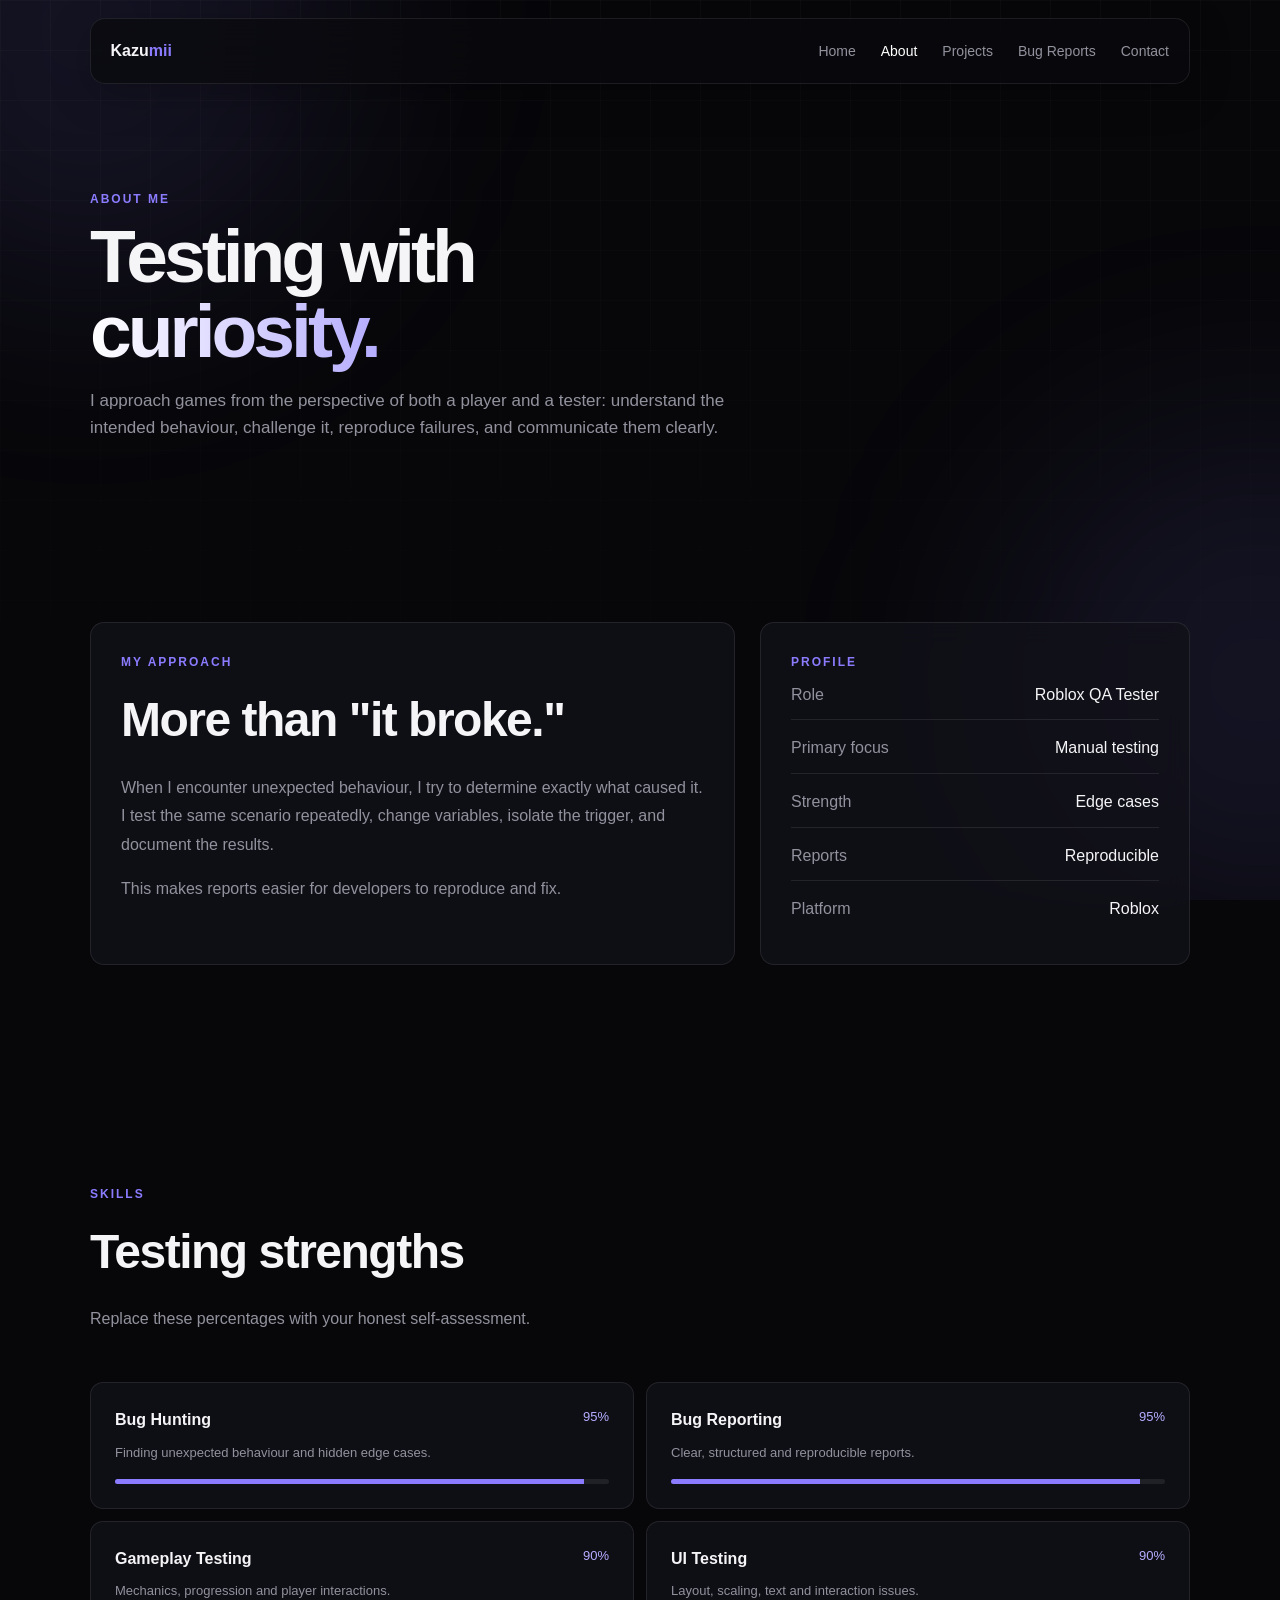
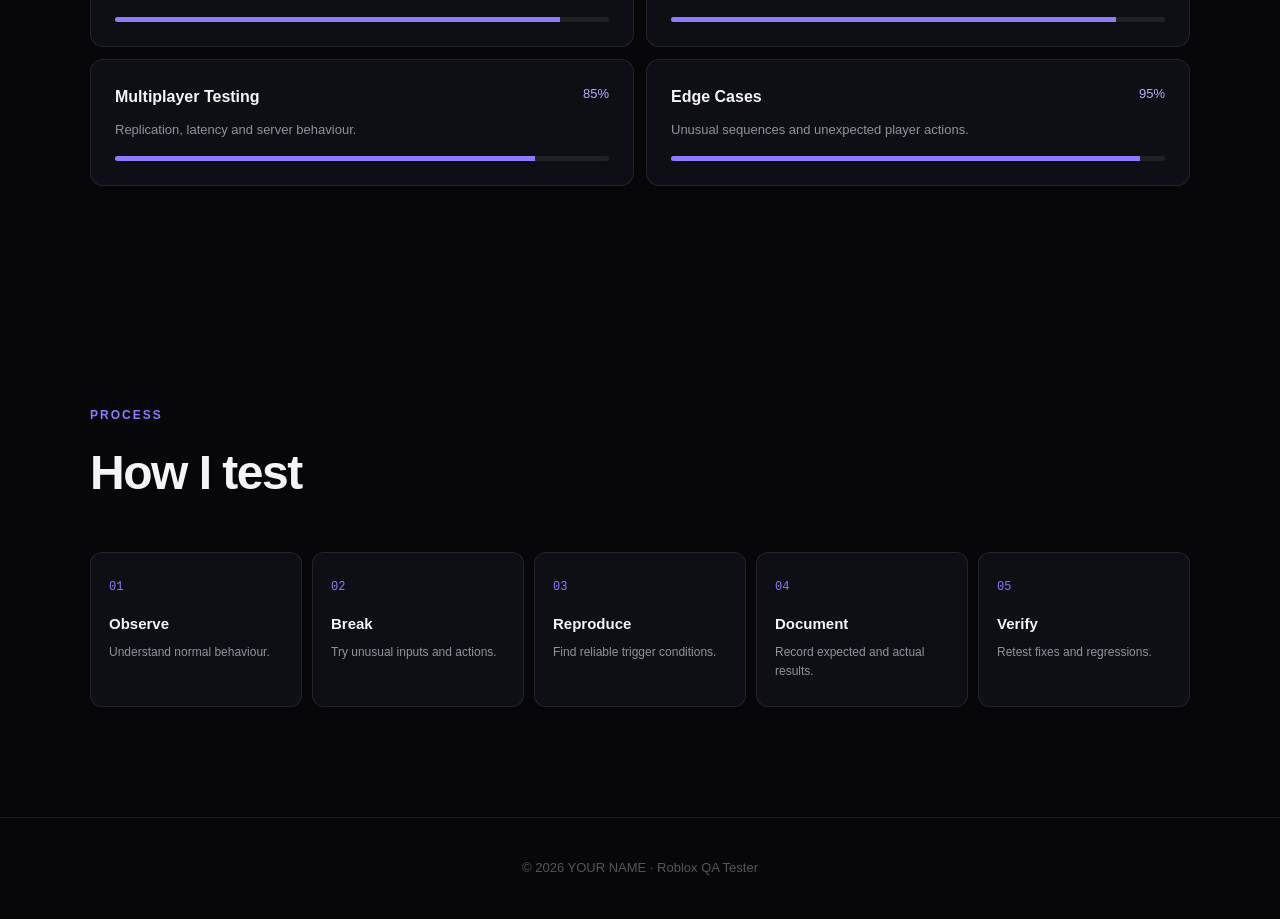
==== about.html @ 4c9b0095 "Add files via upload" ====
<!DOCTYPE html>
<html lang="en"><head><meta charset="UTF-8"><meta name="viewport" content="width=device-width,initial-scale=1.0"><title>About — Your Name</title><link rel="stylesheet" href="style.css"></head>
<body>
<div class="background"><div class="grid"></div><div class="glow one"></div><div class="glow two"></div></div>

<nav class="navbar">
 <div class="nav-inner">
  <a class="logo" href="index.html">Kazu<span>mii</span></a>
  <button class="mobile-menu" aria-label="Open menu">☰</button>
  <ul class="nav-links">
   <li><a class="" href="index.html">Home</a></li>
   <li><a class="active" href="about.html">About</a></li>
   <li><a class="" href="projects.html">Projects</a></li>
   <li><a class="" href="bugs.html">Bug Reports</a></li>
   <li><a class="" href="contact.html">Contact</a></li>
  </ul>
 </div>
</nav>

<section class="page-hero"><div class="container reveal"><div class="section-label">ABOUT ME</div><h1>Testing with<br><span class="gradient">curiosity.</span></h1><p>I approach games from the perspective of both a player and a tester: understand the intended behaviour, challenge it, reproduce failures, and communicate them clearly.</p></div></section>

<section><div class="container"><div class="about-grid">
<div class="card reveal"><div class="section-label">MY APPROACH</div><h2 class="section-title">More than "it broke."</h2><p class="about-text">When I encounter unexpected behaviour, I try to determine exactly what caused it. I test the same scenario repeatedly, change variables, isolate the trigger, and document the results.</p><p class="about-text">This makes reports easier for developers to reproduce and fix.</p></div>
<div class="card reveal"><div class="section-label">PROFILE</div><ul class="info-list"><li><span>Role</span><span>Roblox QA Tester</span></li><li><span>Primary focus</span><span>Manual testing</span></li><li><span>Strength</span><span>Edge cases</span></li><li><span>Reports</span><span>Reproducible</span></li><li><span>Platform</span><span>Roblox</span></li></ul></div>
</div></div></section>

<section id="skills"><div class="container"><div class="reveal"><div class="section-label">SKILLS</div><h2 class="section-title">Testing strengths</h2><p class="section-description">Replace these percentages with your honest self-assessment.</p></div><br><br>
<div class="skills-grid">
<div class="skill-card reveal"><div class="skill-top"><span class="skill-name">Bug Hunting</span><span class="skill-percent">95%</span></div><p class="skill-description">Finding unexpected behaviour and hidden edge cases.</p><div class="progress"><div class="progress-bar" data-width="95%"></div></div></div>
<div class="skill-card reveal"><div class="skill-top"><span class="skill-name">Bug Reporting</span><span class="skill-percent">95%</span></div><p class="skill-description">Clear, structured and reproducible reports.</p><div class="progress"><div class="progress-bar" data-width="95%"></div></div></div>
<div class="skill-card reveal"><div class="skill-top"><span class="skill-name">Gameplay Testing</span><span class="skill-percent">90%</span></div><p class="skill-description">Mechanics, progression and player interactions.</p><div class="progress"><div class="progress-bar" data-width="90%"></div></div></div>
<div class="skill-card reveal"><div class="skill-top"><span class="skill-name">UI Testing</span><span class="skill-percent">90%</span></div><p class="skill-description">Layout, scaling, text and interaction issues.</p><div class="progress"><div class="progress-bar" data-width="90%"></div></div></div>
<div class="skill-card reveal"><div class="skill-top"><span class="skill-name">Multiplayer Testing</span><span class="skill-percent">85%</span></div><p class="skill-description">Replication, latency and server behaviour.</p><div class="progress"><div class="progress-bar" data-width="85%"></div></div></div>
<div class="skill-card reveal"><div class="skill-top"><span class="skill-name">Edge Cases</span><span class="skill-percent">95%</span></div><p class="skill-description">Unusual sequences and unexpected player actions.</p><div class="progress"><div class="progress-bar" data-width="95%"></div></div></div>
</div></div></section>

<section><div class="container"><div class="reveal"><div class="section-label">PROCESS</div><h2 class="section-title">How I test</h2></div><div class="process">
<div class="process-step reveal"><div class="step-number">01</div><h3>Observe</h3><p>Understand normal behaviour.</p></div>
<div class="process-step reveal"><div class="step-number">02</div><h3>Break</h3><p>Try unusual inputs and actions.</p></div>
<div class="process-step reveal"><div class="step-number">03</div><h3>Reproduce</h3><p>Find reliable trigger conditions.</p></div>
<div class="process-step reveal"><div class="step-number">04</div><h3>Document</h3><p>Record expected and actual results.</p></div>
<div class="process-step reveal"><div class="step-number">05</div><h3>Verify</h3><p>Retest fixes and regressions.</p></div>
</div></div></section>

<footer><div class="container">© 2026 YOUR NAME · Roblox QA Tester</div></footer>
<script src="script.js"></script>
</body></html>
---- style.css ----
:root{
    --bg:#07070a; --panel:rgba(18,18,25,.76); --panel2:#111117;
    --text:#f5f5f7; --muted:#92929e; --accent:#8b7cff; --accent2:#b5adff;
    --border:rgba(255,255,255,.085); --green:#55d98b; --yellow:#f1c75b; --red:#ff6666;
}
*{box-sizing:border-box;margin:0;padding:0}
html{scroll-behavior:smooth}
body{font-family:Inter,Arial,Helvetica,sans-serif;background:var(--bg);color:var(--text);line-height:1.6;overflow-x:hidden}
a{text-decoration:none;color:inherit}
button{font:inherit}
.container{width:min(1100px,calc(100% - 30px));margin:auto}
section{padding:110px 0}
.background{position:fixed;inset:0;z-index:-10;pointer-events:none;overflow:hidden}
.grid{position:absolute;inset:0;background-image:linear-gradient(rgba(255,255,255,.025) 1px,transparent 1px),linear-gradient(90deg,rgba(255,255,255,.025) 1px,transparent 1px);background-size:50px 50px;mask-image:linear-gradient(to bottom,#000,transparent 92%)}
.glow{position:absolute;width:520px;height:520px;border-radius:50%;filter:blur(110px);background:rgba(139,124,255,.10)}
.glow.one{top:-230px;left:-170px}.glow.two{right:-240px;top:420px}
.navbar{position:fixed;top:18px;left:50%;transform:translateX(-50%);width:min(1100px,calc(100% - 30px));z-index:1000;background:rgba(10,10,14,.74);backdrop-filter:blur(18px);border:1px solid var(--border);border-radius:15px;box-shadow:0 10px 40px rgba(0,0,0,.25)}
.nav-inner{height:64px;display:flex;align-items:center;justify-content:space-between;padding:0 20px}
.logo{font-weight:800}.logo span{color:var(--accent)}
.nav-links{display:flex;gap:25px;list-style:none}.nav-links a{font-size:14px;color:var(--muted);transition:.2s}.nav-links a:hover,.nav-links a.active{color:#fff}
.hero{min-height:100vh;display:flex;align-items:center;padding-top:130px}
.hero-content{max-width:850px}
.availability{display:inline-flex;align-items:center;gap:8px;padding:7px 12px;border:1px solid var(--border);border-radius:50px;background:rgba(255,255,255,.025);color:#aaa;font-size:13px;margin-bottom:25px}
.status-dot{width:7px;height:7px;background:var(--green);border-radius:50%;box-shadow:0 0 12px var(--green)}
.hero h1{font-size:clamp(55px,9vw,100px);line-height:.95;letter-spacing:-5px;margin-bottom:30px}
.gradient{background:linear-gradient(90deg,#fff,var(--accent2));-webkit-background-clip:text;-webkit-text-fill-color:transparent}
.hero-description{color:var(--muted);font-size:19px;line-height:1.7;max-width:680px;margin-bottom:35px}
.hero-buttons{display:flex;gap:12px;flex-wrap:wrap}
.btn{display:inline-flex;align-items:center;justify-content:center;gap:8px;padding:13px 19px;border-radius:9px;font-size:14px;font-weight:700;border:1px solid var(--border);transition:.2s}
.btn:hover{transform:translateY(-3px);border-color:rgba(139,124,255,.45)}
.btn-primary{background:var(--accent);border-color:var(--accent);box-shadow:0 10px 30px rgba(139,124,255,.2)}
.btn-secondary{background:rgba(255,255,255,.03)}
.terminal{margin-top:70px;max-width:750px;border:1px solid var(--border);border-radius:13px;overflow:hidden;background:rgba(10,10,14,.8);box-shadow:0 30px 80px rgba(0,0,0,.3)}
.terminal-header{height:38px;display:flex;align-items:center;padding:0 14px;gap:6px;border-bottom:1px solid var(--border)}
.terminal-dot{width:9px;height:9px;border-radius:50%;background:#555}
.terminal-body{padding:22px;font-family:Consolas,monospace;color:#aaa;font-size:13px;line-height:2}
.green{color:var(--green)}.purple{color:var(--accent2)}
.section-label{color:var(--accent);font-size:12px;font-weight:800;letter-spacing:2px;margin-bottom:10px}
.section-title{font-size:clamp(32px,5vw,48px);letter-spacing:-1.5px;margin-bottom:15px}
.section-description{color:var(--muted);max-width:650px}
.card{background:var(--panel);border:1px solid var(--border);border-radius:14px;padding:30px;backdrop-filter:blur(12px);transition:.25s}.card:hover{border-color:rgba(139,124,255,.45)}
.stats{display:grid;grid-template-columns:repeat(4,1fr);gap:12px}
.stat-card{position:relative;padding:28px;border:1px solid var(--border);border-radius:13px;background:var(--panel);overflow:hidden;transition:.25s}
.stat-card:hover{transform:translateY(-5px);border-color:rgba(139,124,255,.45)}
.stat-number{font-size:35px;font-weight:800}.stat-label{color:var(--muted);font-size:13px;margin-top:5px}
.about-grid{display:grid;grid-template-columns:1.2fr .8fr;gap:25px}.about-text{color:var(--muted);line-height:1.8;font-size:16px}.about-text+.about-text{margin-top:15px}
.info-list{list-style:none;display:grid;gap:15px}.info-list li{display:flex;justify-content:space-between;gap:20px;padding-bottom:12px;border-bottom:1px solid var(--border)}.info-list li:last-child{border:0}.info-list span:first-child{color:var(--muted)}.info-list span:last-child{text-align:right}
.skills-grid{display:grid;grid-template-columns:repeat(2,1fr);gap:12px}.skill-card{padding:24px;border:1px solid var(--border);background:var(--panel);border-radius:13px;transition:.25s}.skill-card:hover{transform:translateY(-4px);border-color:rgba(139,124,255,.45)}
.skill-top{display:flex;justify-content:space-between;margin-bottom:10px}.skill-name{font-weight:700}.skill-percent{color:var(--accent2);font-size:13px}.skill-description{color:var(--muted);font-size:13px;margin-bottom:15px}.progress{height:5px;background:#202027;border-radius:10px;overflow:hidden}.progress-bar{height:100%;width:0;background:var(--accent);transition:width 1.4s ease}
.process{display:grid;grid-template-columns:repeat(5,1fr);gap:10px;margin-top:40px}.process-step{padding:25px 18px;border:1px solid var(--border);border-radius:12px;background:var(--panel)}.step-number{color:var(--accent);font-family:monospace;font-size:12px;margin-bottom:15px}.process-step h3{font-size:15px;margin-bottom:7px}.process-step p{color:var(--muted);font-size:12px;line-height:1.6}
.projects{display:grid;grid-template-columns:repeat(2,1fr);gap:18px}.project{border:1px solid var(--border);border-radius:14px;overflow:hidden;background:var(--panel);transition:.3s}.project:hover{transform:translateY(-7px);border-color:rgba(139,124,255,.45)}
.project-image{height:220px;background:linear-gradient(135deg,#15151d,#0d0d12);display:flex;align-items:center;justify-content:center;color:#555;font-size:13px;position:relative;overflow:hidden}.project-image img{width:100%;height:100%;object-fit:cover}.placeholder{letter-spacing:2px;opacity:.5}
.project-content{padding:25px}.project-title{font-size:20px;margin-bottom:7px}.project-role{color:var(--accent2);font-size:12px;font-weight:700;margin-bottom:13px}.project-description{color:var(--muted);font-size:13px;line-height:1.7;margin-bottom:18px}
.tags{display:flex;flex-wrap:wrap;gap:6px}.tag{padding:5px 9px;background:rgba(255,255,255,.035);border:1px solid var(--border);border-radius:5px;color:#aaa;font-size:11px}
.bugs{display:grid;gap:12px}.bug{display:grid;grid-template-columns:1fr auto;gap:20px;padding:25px;border:1px solid var(--border);border-radius:13px;background:var(--panel);transition:.25s}.bug:hover{border-color:rgba(139,124,255,.45);transform:translateX(4px)}
.bug-title{font-size:16px;margin-bottom:7px}.bug-description{color:var(--muted);font-size:13px;max-width:750px}.bug-meta{display:flex;gap:7px;margin-top:14px;flex-wrap:wrap}
.severity{align-self:start;padding:6px 10px;border-radius:6px;font-size:11px;font-weight:800;letter-spacing:.5px}.high{color:var(--red);background:rgba(255,102,102,.08);border:1px solid rgba(255,102,102,.2)}.medium{color:var(--yellow);background:rgba(241,199,91,.08);border:1px solid rgba(241,199,91,.2)}.low{color:var(--green);background:rgba(85,217,139,.08);border:1px solid rgba(85,217,139,.2)}
.timeline{position:relative;margin-top:40px;padding-left:25px;border-left:1px solid var(--border)}.timeline-item{position:relative;padding:0 0 45px 30px}.timeline-item:before{content:"";position:absolute;width:9px;height:9px;border-radius:50%;background:var(--accent);left:-30px;top:5px;box-shadow:0 0 0 5px var(--bg),0 0 15px rgba(139,124,255,.6)}.timeline-date{color:var(--accent2);font-size:12px;font-family:monospace;margin-bottom:7px}.timeline-item h3{margin-bottom:7px}.timeline-item p{color:var(--muted);font-size:13px;max-width:650px}
.page-hero{padding:190px 0 70px}.page-hero h1{font-size:clamp(45px,7vw,75px);letter-spacing:-4px;line-height:1;margin-bottom:18px}.page-hero p{color:var(--muted);max-width:700px;font-size:17px}
.bug-detail{display:grid;grid-template-columns:1fr 230px;gap:30px}.detail-box{padding:22px;border:1px solid var(--border);border-radius:12px;background:var(--panel);margin-bottom:15px}.detail-box h3{font-size:13px;color:var(--accent2);margin-bottom:8px;text-transform:uppercase;letter-spacing:1px}.detail-box p,.detail-box li{color:var(--muted);font-size:14px}.detail-box ul{padding-left:20px}.side-box{position:sticky;top:105px;height:max-content}.side-stat{padding:18px;border-bottom:1px solid var(--border)}.side-stat:last-child{border:0}.side-stat small{display:block;color:var(--muted);font-size:11px;text-transform:uppercase;letter-spacing:1px}.side-stat strong{display:block;margin-top:3px}
.cta{text-align:center;padding:70px 30px;border:1px solid var(--border);border-radius:18px;background:radial-gradient(circle at center,rgba(139,124,255,.12),transparent 60%),var(--panel)}.cta h2{font-size:clamp(30px,5vw,48px);letter-spacing:-1.5px;margin-bottom:12px}.cta p{color:var(--muted);max-width:550px;margin:0 auto 25px}
footer{padding:40px 0;border-top:1px solid var(--border);color:#555;font-size:13px;text-align:center}
.reveal{opacity:0;transform:translateY(25px);transition:opacity .7s ease,transform .7s ease}.reveal.visible{opacity:1;transform:translateY(0)}
.mobile-menu{display:none;background:none;border:0;color:white;font-size:22px}
@media(max-width:800px){
.nav-links{display:none}.mobile-menu{display:block}.nav-links.open{position:absolute;top:70px;left:0;right:0;display:flex;flex-direction:column;padding:18px 20px;background:rgba(10,10,14,.96);border:1px solid var(--border);border-radius:12px}
section{padding:85px 0}.hero h1{letter-spacing:-3px}.stats{grid-template-columns:repeat(2,1fr)}.about-grid,.projects,.skills-grid,.bug-detail{grid-template-columns:1fr}.process{grid-template-columns:1fr}.bug{grid-template-columns:1fr}.severity{justify-self:start}.side-box{position:static}
}
@media(max-width:500px){.stats{grid-template-columns:1fr}.hero-buttons{flex-direction:column}.btn{width:100%}}
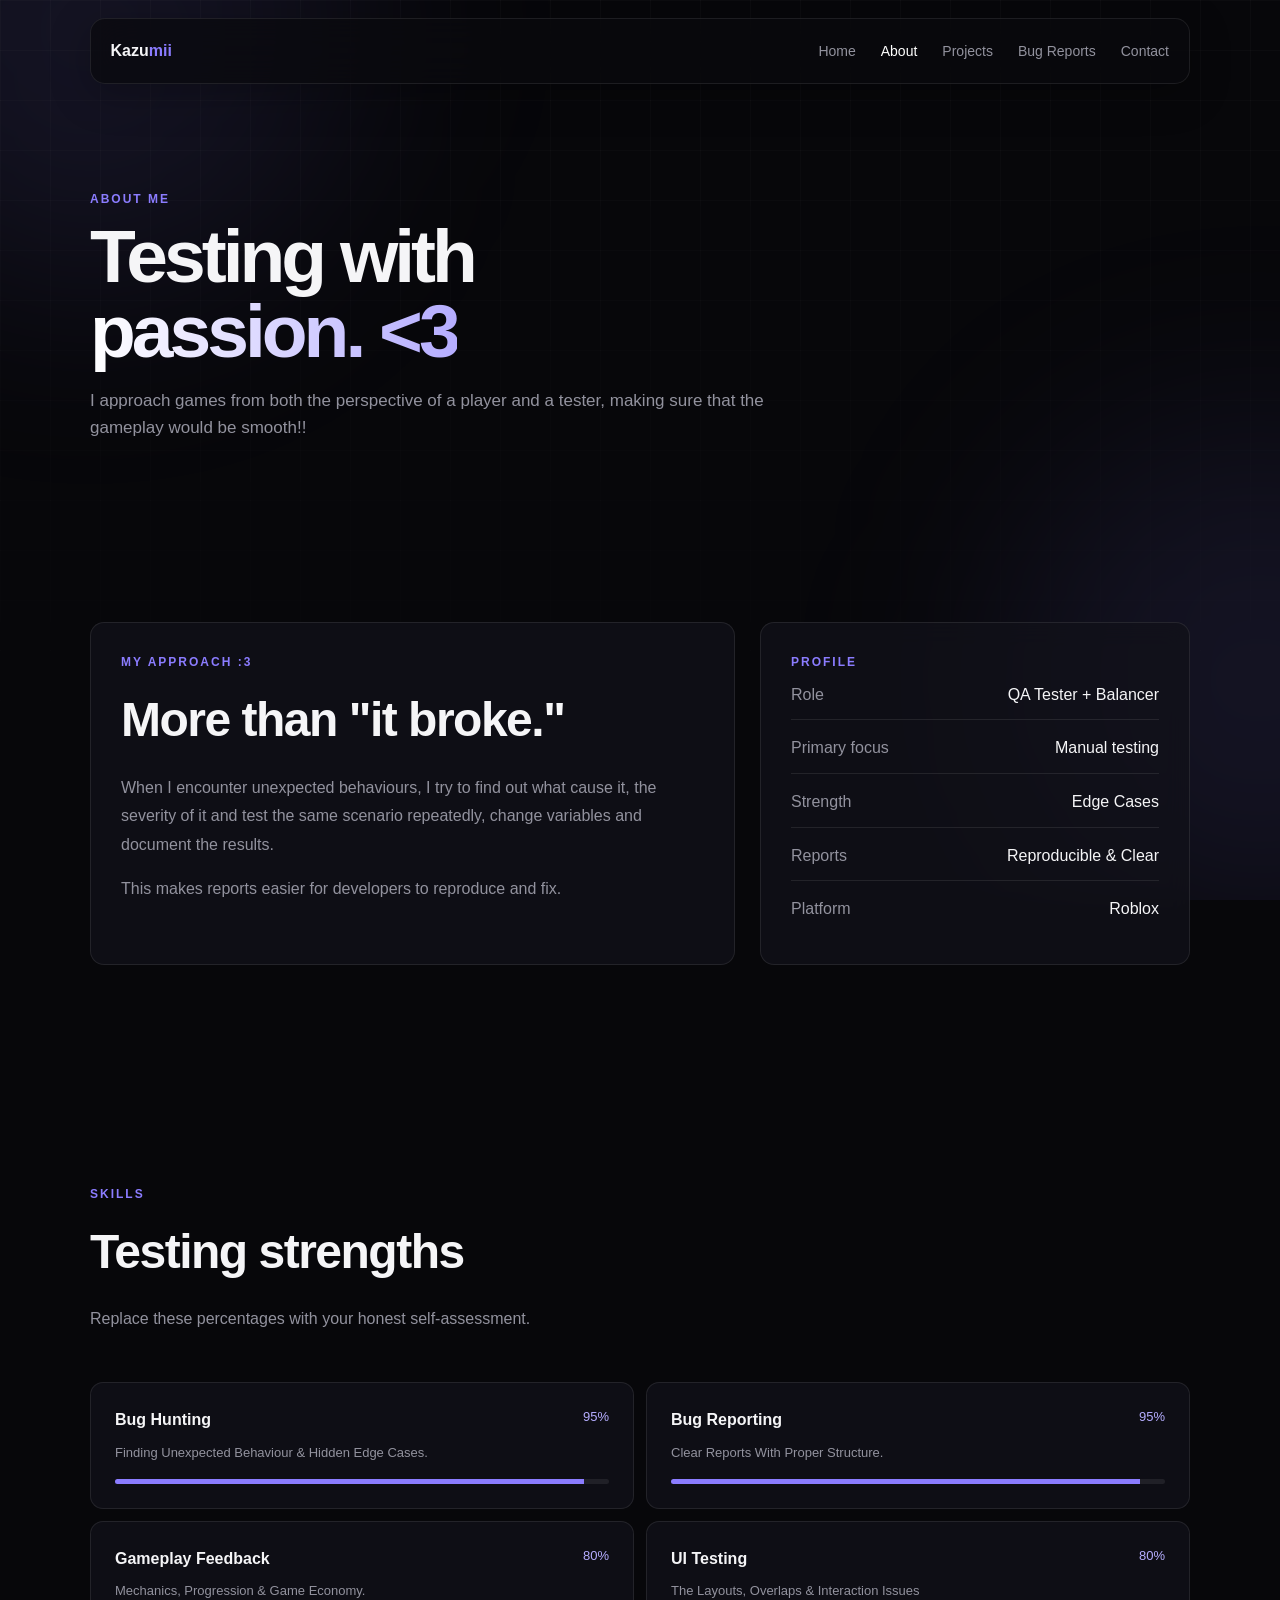
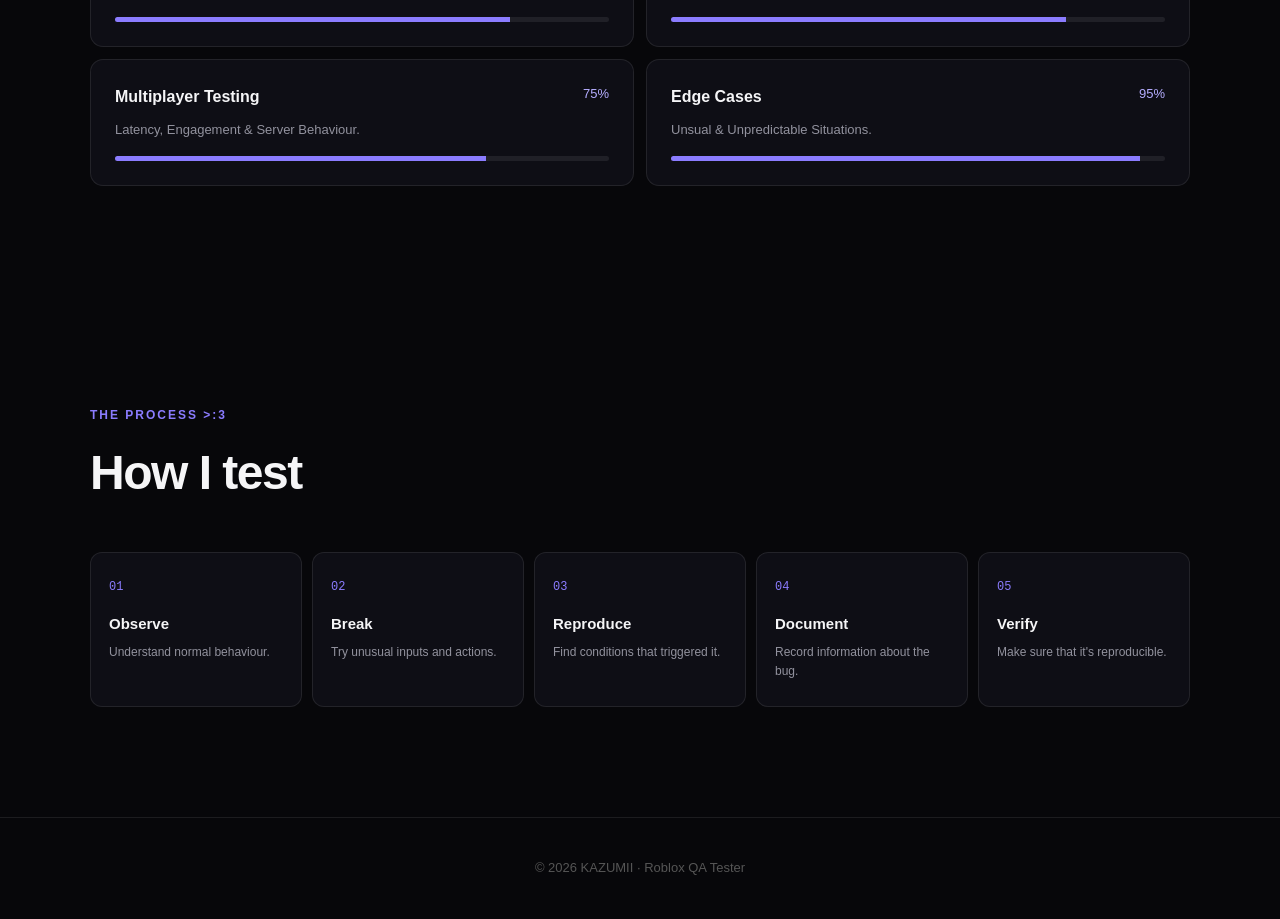
==== commit f72e10c2: "Update about.html with new personal branding" ====
--- a/about.html
+++ b/about.html
@@ -1,5 +1,5 @@
 <!DOCTYPE html>
-<html lang="en"><head><meta charset="UTF-8"><meta name="viewport" content="width=device-width,initial-scale=1.0"><title>About — Your Name</title><link rel="stylesheet" href="style.css"></head>
+<html lang="en"><head><meta charset="UTF-8"><meta name="viewport" content="width=device-width,initial-scale=1.0"><title>Kazumii</title><link rel="stylesheet" href="style.css"></head>
 <body>
 <div class="background"><div class="grid"></div><div class="glow one"></div><div class="glow two"></div></div>
 
@@ -17,31 +17,31 @@
  </div>
 </nav>
 
-<section class="page-hero"><div class="container reveal"><div class="section-label">ABOUT ME</div><h1>Testing with<br><span class="gradient">curiosity.</span></h1><p>I approach games from the perspective of both a player and a tester: understand the intended behaviour, challenge it, reproduce failures, and communicate them clearly.</p></div></section>
+<section class="page-hero"><div class="container reveal"><div class="section-label">ABOUT ME</div><h1>Testing with<br><span class="gradient">passion. <3</span></h1><p>I approach games from both the perspective of a player and a tester, making sure that the gameplay would be smooth!!</p></div></section>
 
 <section><div class="container"><div class="about-grid">
-<div class="card reveal"><div class="section-label">MY APPROACH</div><h2 class="section-title">More than "it broke."</h2><p class="about-text">When I encounter unexpected behaviour, I try to determine exactly what caused it. I test the same scenario repeatedly, change variables, isolate the trigger, and document the results.</p><p class="about-text">This makes reports easier for developers to reproduce and fix.</p></div>
-<div class="card reveal"><div class="section-label">PROFILE</div><ul class="info-list"><li><span>Role</span><span>Roblox QA Tester</span></li><li><span>Primary focus</span><span>Manual testing</span></li><li><span>Strength</span><span>Edge cases</span></li><li><span>Reports</span><span>Reproducible</span></li><li><span>Platform</span><span>Roblox</span></li></ul></div>
+<div class="card reveal"><div class="section-label">MY APPROACH :3</div><h2 class="section-title">More than "it broke."</h2><p class="about-text">When I encounter unexpected behaviours, I try to find out what cause it, the severity of it and test the same scenario repeatedly, change variables and document the results.</p><p class="about-text">This makes reports easier for developers to reproduce and fix.</p></div>
+<div class="card reveal"><div class="section-label">PROFILE</div><ul class="info-list"><li><span>Role</span><span>QA Tester + Balancer</span></li><li><span>Primary focus</span><span>Manual testing</span></li><li><span>Strength</span><span>Edge Cases</span></li><li><span>Reports</span><span>Reproducible & Clear</span></li><li><span>Platform</span><span>Roblox</span></li></ul></div>
 </div></div></section>
 
 <section id="skills"><div class="container"><div class="reveal"><div class="section-label">SKILLS</div><h2 class="section-title">Testing strengths</h2><p class="section-description">Replace these percentages with your honest self-assessment.</p></div><br><br>
 <div class="skills-grid">
-<div class="skill-card reveal"><div class="skill-top"><span class="skill-name">Bug Hunting</span><span class="skill-percent">95%</span></div><p class="skill-description">Finding unexpected behaviour and hidden edge cases.</p><div class="progress"><div class="progress-bar" data-width="95%"></div></div></div>
-<div class="skill-card reveal"><div class="skill-top"><span class="skill-name">Bug Reporting</span><span class="skill-percent">95%</span></div><p class="skill-description">Clear, structured and reproducible reports.</p><div class="progress"><div class="progress-bar" data-width="95%"></div></div></div>
-<div class="skill-card reveal"><div class="skill-top"><span class="skill-name">Gameplay Testing</span><span class="skill-percent">90%</span></div><p class="skill-description">Mechanics, progression and player interactions.</p><div class="progress"><div class="progress-bar" data-width="90%"></div></div></div>
-<div class="skill-card reveal"><div class="skill-top"><span class="skill-name">UI Testing</span><span class="skill-percent">90%</span></div><p class="skill-description">Layout, scaling, text and interaction issues.</p><div class="progress"><div class="progress-bar" data-width="90%"></div></div></div>
-<div class="skill-card reveal"><div class="skill-top"><span class="skill-name">Multiplayer Testing</span><span class="skill-percent">85%</span></div><p class="skill-description">Replication, latency and server behaviour.</p><div class="progress"><div class="progress-bar" data-width="85%"></div></div></div>
-<div class="skill-card reveal"><div class="skill-top"><span class="skill-name">Edge Cases</span><span class="skill-percent">95%</span></div><p class="skill-description">Unusual sequences and unexpected player actions.</p><div class="progress"><div class="progress-bar" data-width="95%"></div></div></div>
+<div class="skill-card reveal"><div class="skill-top"><span class="skill-name">Bug Hunting</span><span class="skill-percent">95%</span></div><p class="skill-description">Finding Unexpected Behaviour & Hidden Edge Cases.</p><div class="progress"><div class="progress-bar" data-width="95%"></div></div></div>
+<div class="skill-card reveal"><div class="skill-top"><span class="skill-name">Bug Reporting</span><span class="skill-percent">95%</span></div><p class="skill-description">Clear Reports With Proper Structure.</p><div class="progress"><div class="progress-bar" data-width="95%"></div></div></div>
+<div class="skill-card reveal"><div class="skill-top"><span class="skill-name">Gameplay Feedback</span><span class="skill-percent">80%</span></div><p class="skill-description">Mechanics, Progression & Game Economy.</p><div class="progress"><div class="progress-bar" data-width="80%"></div></div></div>
+<div class="skill-card reveal"><div class="skill-top"><span class="skill-name">UI Testing</span><span class="skill-percent">80%</span></div><p class="skill-description">The Layouts, Overlaps & Interaction Issues</p><div class="progress"><div class="progress-bar" data-width="80%"></div></div></div>
+<div class="skill-card reveal"><div class="skill-top"><span class="skill-name">Multiplayer Testing</span><span class="skill-percent">75%</span></div><p class="skill-description">Latency, Engagement & Server Behaviour.</p><div class="progress"><div class="progress-bar" data-width="75%"></div></div></div>
+<div class="skill-card reveal"><div class="skill-top"><span class="skill-name">Edge Cases</span><span class="skill-percent">95%</span></div><p class="skill-description">Unsual & Unpredictable Situations.</p><div class="progress"><div class="progress-bar" data-width="95%"></div></div></div>
 </div></div></section>
 
-<section><div class="container"><div class="reveal"><div class="section-label">PROCESS</div><h2 class="section-title">How I test</h2></div><div class="process">
+<section><div class="container"><div class="reveal"><div class="section-label">THE PROCESS >:3</div><h2 class="section-title">How I test</h2></div><div class="process">
 <div class="process-step reveal"><div class="step-number">01</div><h3>Observe</h3><p>Understand normal behaviour.</p></div>
 <div class="process-step reveal"><div class="step-number">02</div><h3>Break</h3><p>Try unusual inputs and actions.</p></div>
-<div class="process-step reveal"><div class="step-number">03</div><h3>Reproduce</h3><p>Find reliable trigger conditions.</p></div>
-<div class="process-step reveal"><div class="step-number">04</div><h3>Document</h3><p>Record expected and actual results.</p></div>
-<div class="process-step reveal"><div class="step-number">05</div><h3>Verify</h3><p>Retest fixes and regressions.</p></div>
+<div class="process-step reveal"><div class="step-number">03</div><h3>Reproduce</h3><p>Find conditions that triggered it.</p></div>
+<div class="process-step reveal"><div class="step-number">04</div><h3>Document</h3><p>Record information about the bug.</p></div>
+<div class="process-step reveal"><div class="step-number">05</div><h3>Verify</h3><p>Make sure that it's reproducible.</p></div>
 </div></div></section>
 
-<footer><div class="container">© 2026 YOUR NAME · Roblox QA Tester</div></footer>
+<footer><div class="container">© 2026 KAZUMII · Roblox QA Tester</div></footer>
 <script src="script.js"></script>
-</body></html>+</body></html>
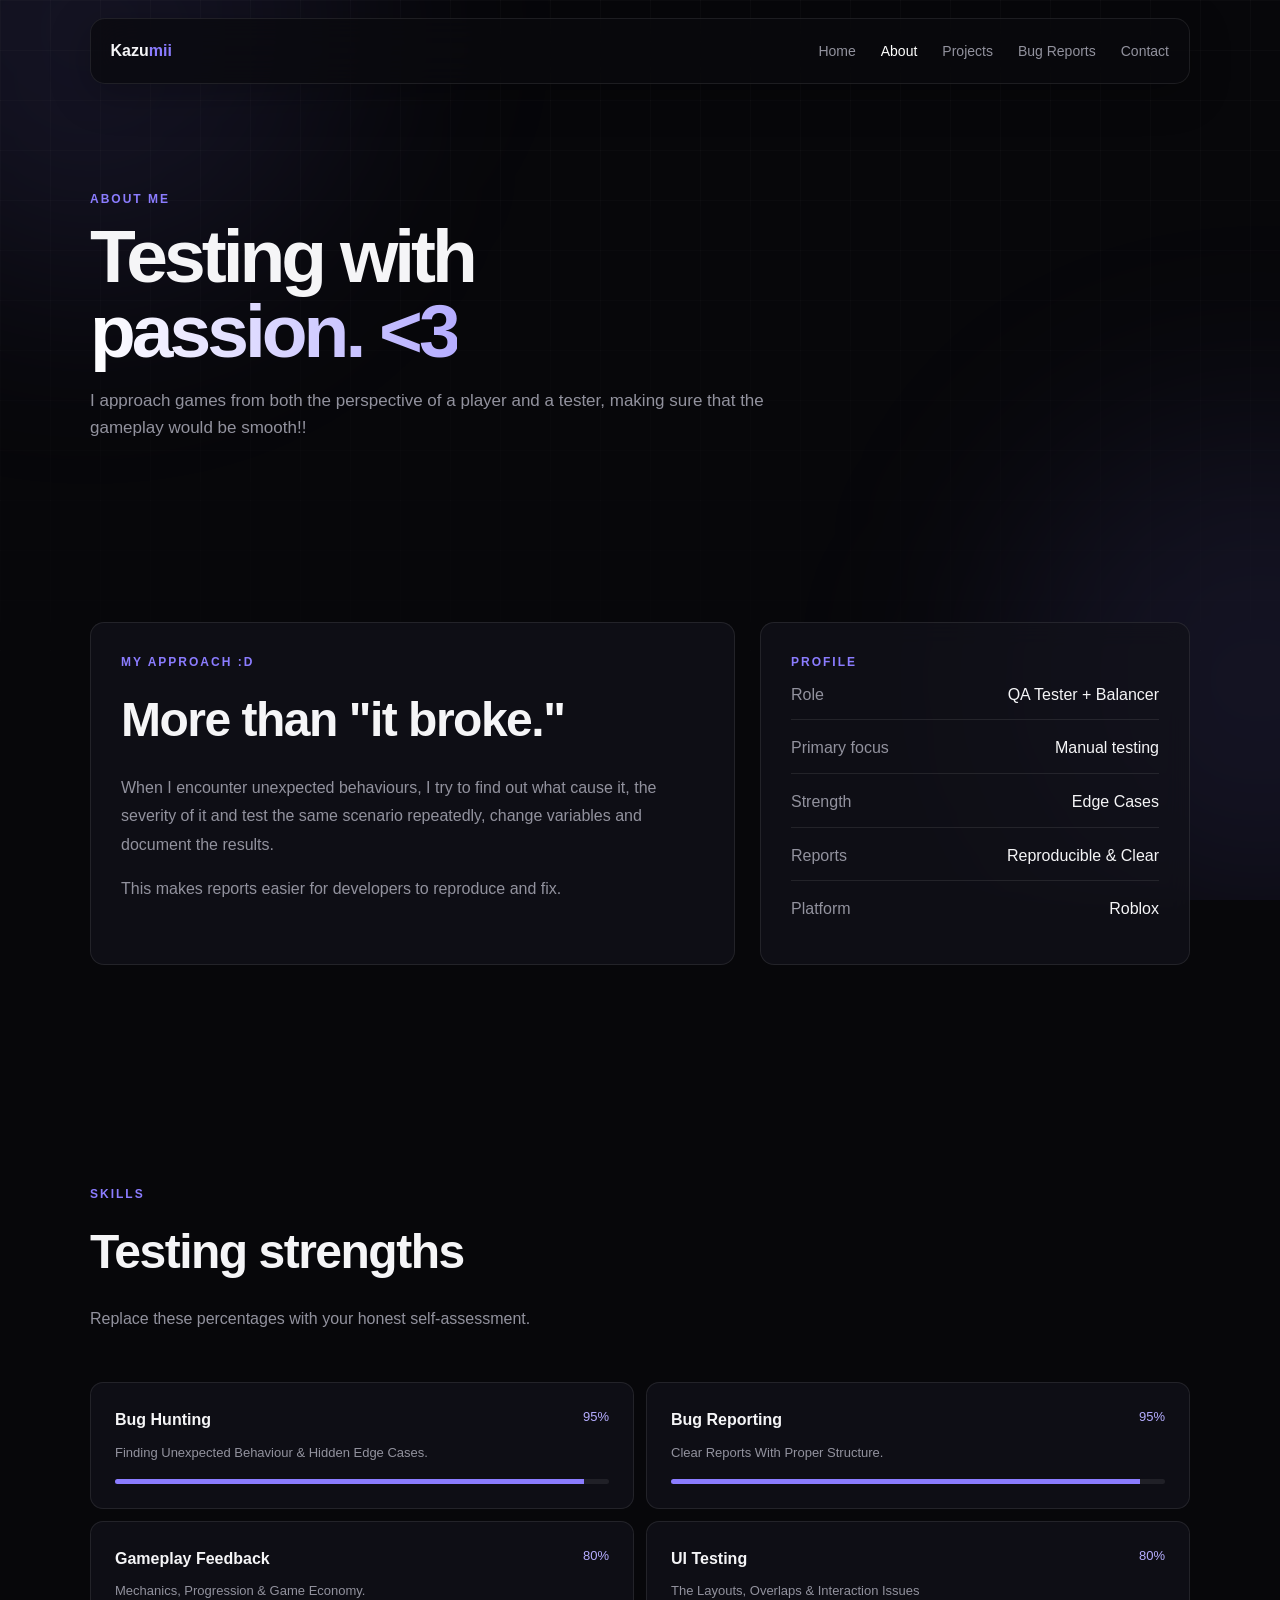
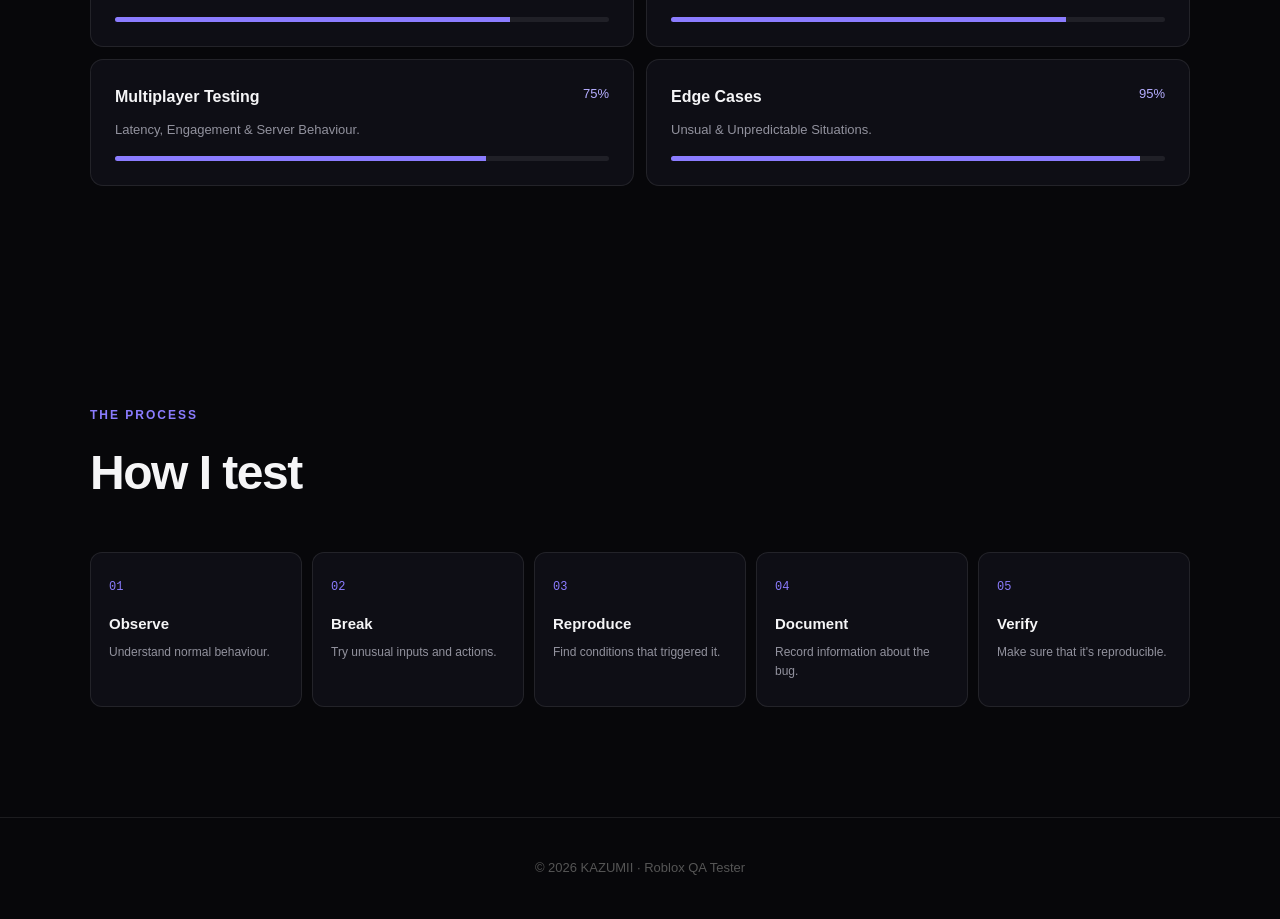
==== commit e07cd05e: "Update approach section and add testing process" ====
--- a/about.html
+++ b/about.html
@@ -20,7 +20,7 @@
 <section class="page-hero"><div class="container reveal"><div class="section-label">ABOUT ME</div><h1>Testing with<br><span class="gradient">passion. <3</span></h1><p>I approach games from both the perspective of a player and a tester, making sure that the gameplay would be smooth!!</p></div></section>
 
 <section><div class="container"><div class="about-grid">
-<div class="card reveal"><div class="section-label">MY APPROACH :3</div><h2 class="section-title">More than "it broke."</h2><p class="about-text">When I encounter unexpected behaviours, I try to find out what cause it, the severity of it and test the same scenario repeatedly, change variables and document the results.</p><p class="about-text">This makes reports easier for developers to reproduce and fix.</p></div>
+<div class="card reveal"><div class="section-label">MY APPROACH :D</div><h2 class="section-title">More than "it broke."</h2><p class="about-text">When I encounter unexpected behaviours, I try to find out what cause it, the severity of it and test the same scenario repeatedly, change variables and document the results.</p><p class="about-text">This makes reports easier for developers to reproduce and fix.</p></div>
 <div class="card reveal"><div class="section-label">PROFILE</div><ul class="info-list"><li><span>Role</span><span>QA Tester + Balancer</span></li><li><span>Primary focus</span><span>Manual testing</span></li><li><span>Strength</span><span>Edge Cases</span></li><li><span>Reports</span><span>Reproducible & Clear</span></li><li><span>Platform</span><span>Roblox</span></li></ul></div>
 </div></div></section>
 
@@ -34,7 +34,7 @@
 <div class="skill-card reveal"><div class="skill-top"><span class="skill-name">Edge Cases</span><span class="skill-percent">95%</span></div><p class="skill-description">Unsual & Unpredictable Situations.</p><div class="progress"><div class="progress-bar" data-width="95%"></div></div></div>
 </div></div></section>
 
-<section><div class="container"><div class="reveal"><div class="section-label">THE PROCESS >:3</div><h2 class="section-title">How I test</h2></div><div class="process">
+<section><div class="container"><div class="reveal"><div class="section-label">THE PROCESS</div><h2 class="section-title">How I test</h2></div><div class="process">
 <div class="process-step reveal"><div class="step-number">01</div><h3>Observe</h3><p>Understand normal behaviour.</p></div>
 <div class="process-step reveal"><div class="step-number">02</div><h3>Break</h3><p>Try unusual inputs and actions.</p></div>
 <div class="process-step reveal"><div class="step-number">03</div><h3>Reproduce</h3><p>Find conditions that triggered it.</p></div>
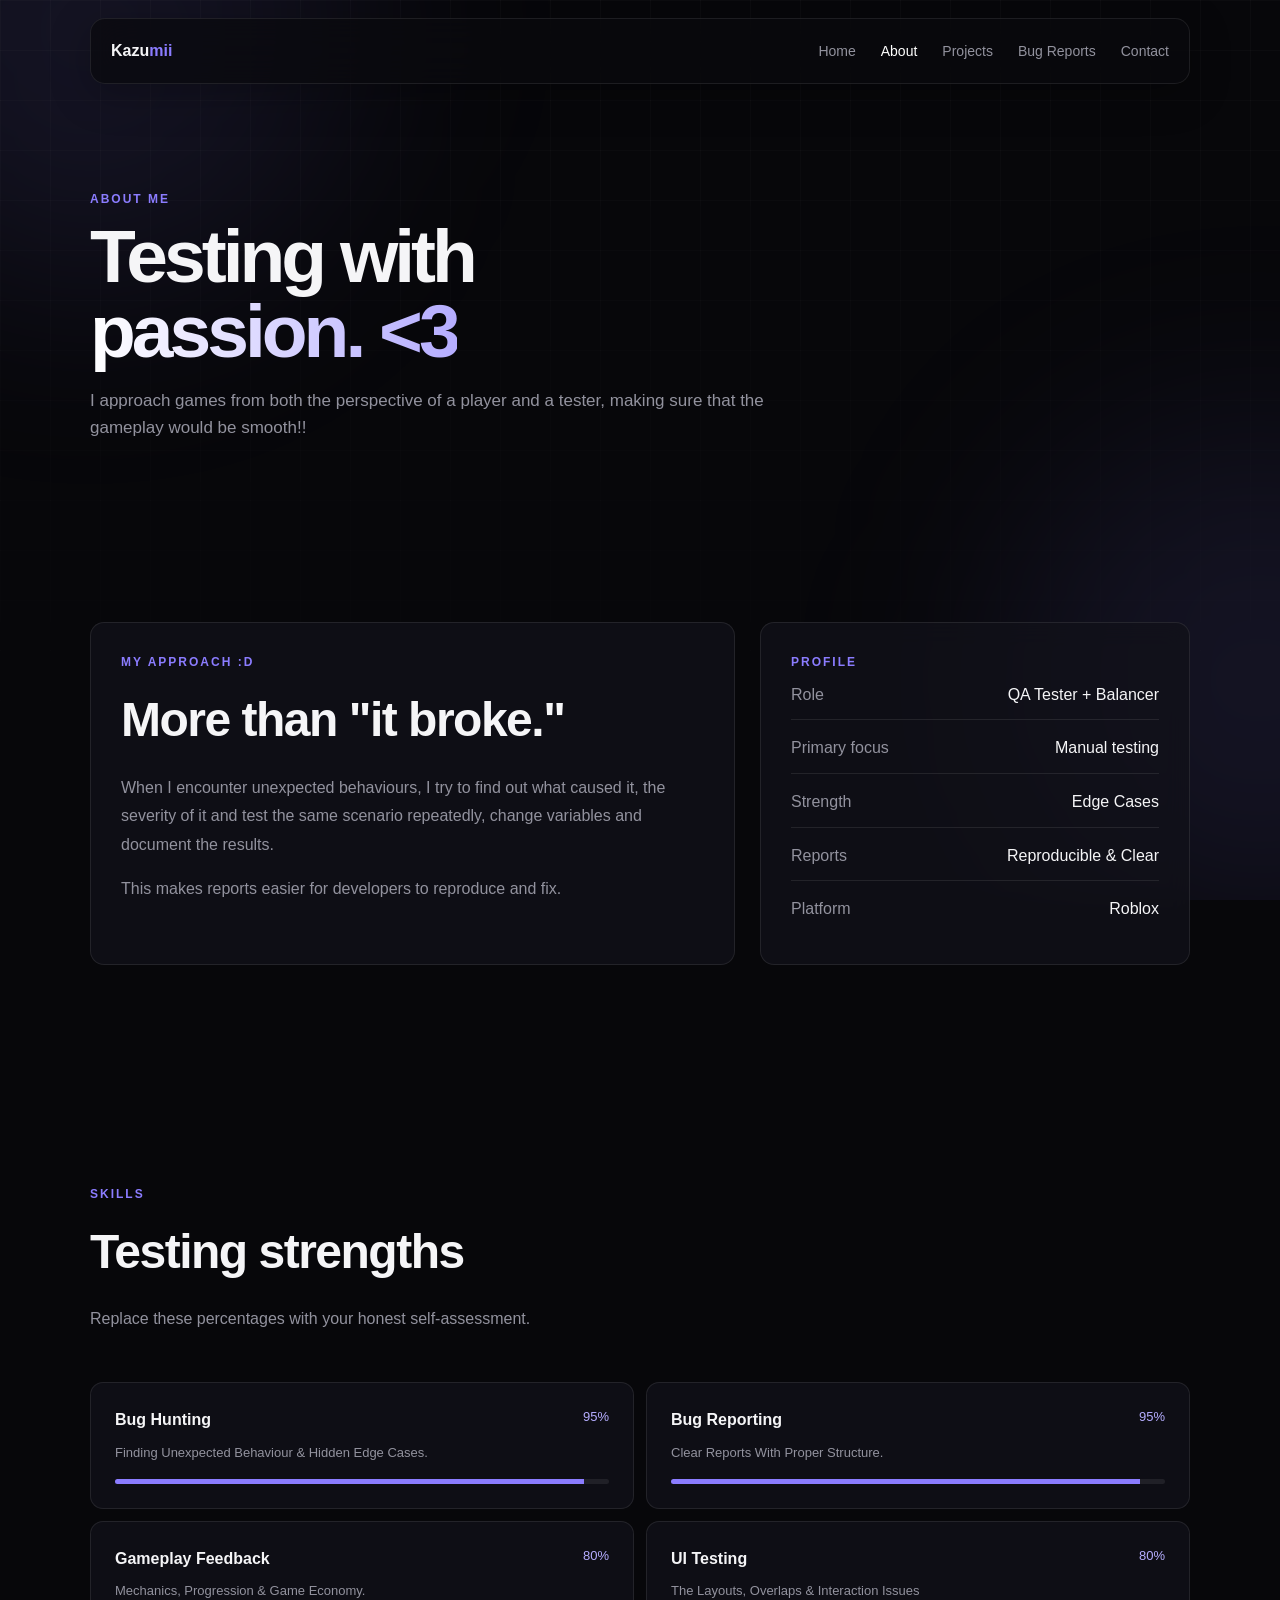
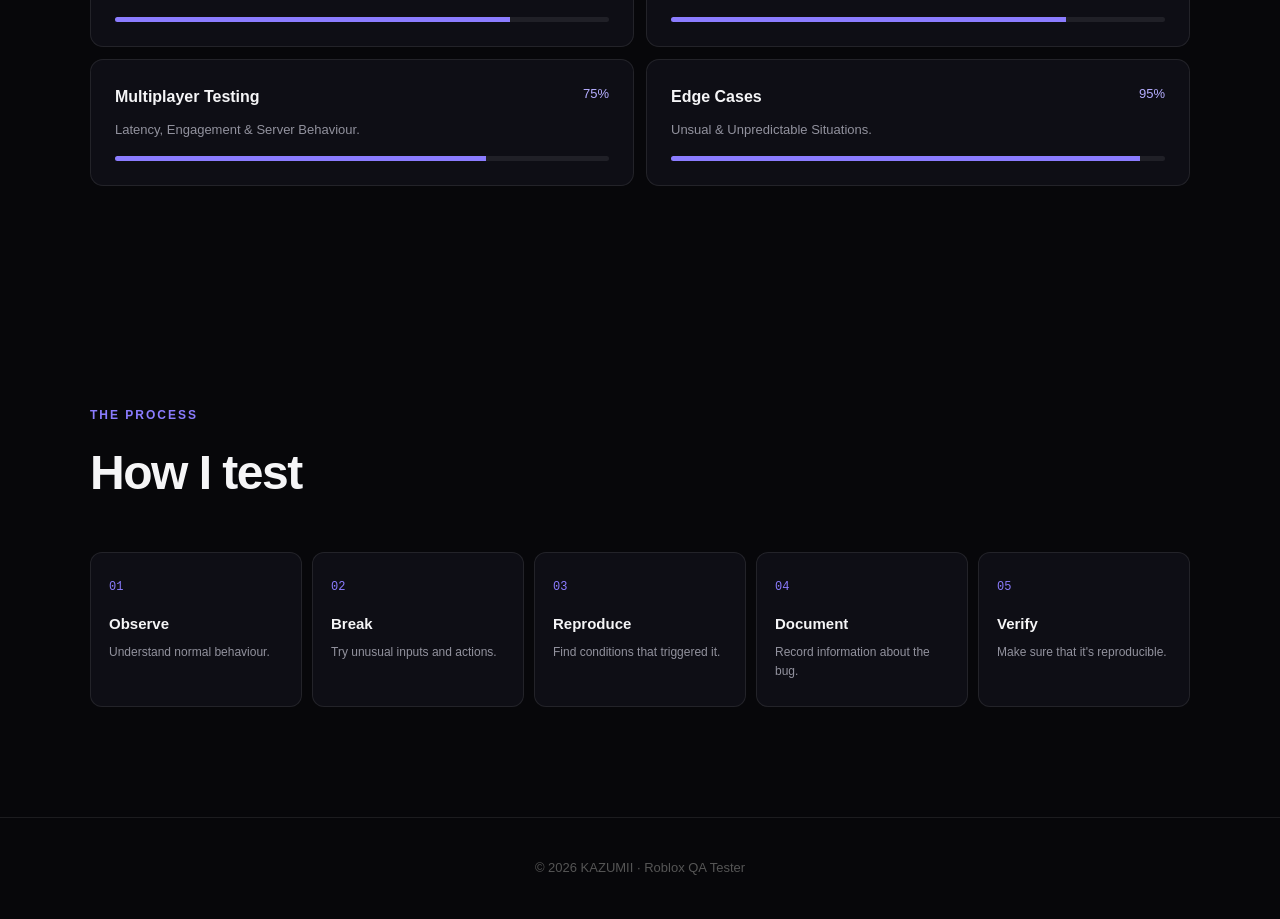
==== commit 0eb28084: "Fix duplicated content in about.html" ====
--- a/about.html
+++ b/about.html
@@ -20,7 +20,7 @@
 <section class="page-hero"><div class="container reveal"><div class="section-label">ABOUT ME</div><h1>Testing with<br><span class="gradient">passion. <3</span></h1><p>I approach games from both the perspective of a player and a tester, making sure that the gameplay would be smooth!!</p></div></section>
 
 <section><div class="container"><div class="about-grid">
-<div class="card reveal"><div class="section-label">MY APPROACH :D</div><h2 class="section-title">More than "it broke."</h2><p class="about-text">When I encounter unexpected behaviours, I try to find out what cause it, the severity of it and test the same scenario repeatedly, change variables and document the results.</p><p class="about-text">This makes reports easier for developers to reproduce and fix.</p></div>
+<div class="card reveal"><div class="section-label">MY APPROACH :D</div><h2 class="section-title">More than "it broke."</h2><p class="about-text">When I encounter unexpected behaviours, I try to find out what caused it, the severity of it and test the same scenario repeatedly, change variables and document the results.</p><p class="about-text">This makes reports easier for developers to reproduce and fix.</p></div>
 <div class="card reveal"><div class="section-label">PROFILE</div><ul class="info-list"><li><span>Role</span><span>QA Tester + Balancer</span></li><li><span>Primary focus</span><span>Manual testing</span></li><li><span>Strength</span><span>Edge Cases</span></li><li><span>Reports</span><span>Reproducible & Clear</span></li><li><span>Platform</span><span>Roblox</span></li></ul></div>
 </div></div></section>
 
